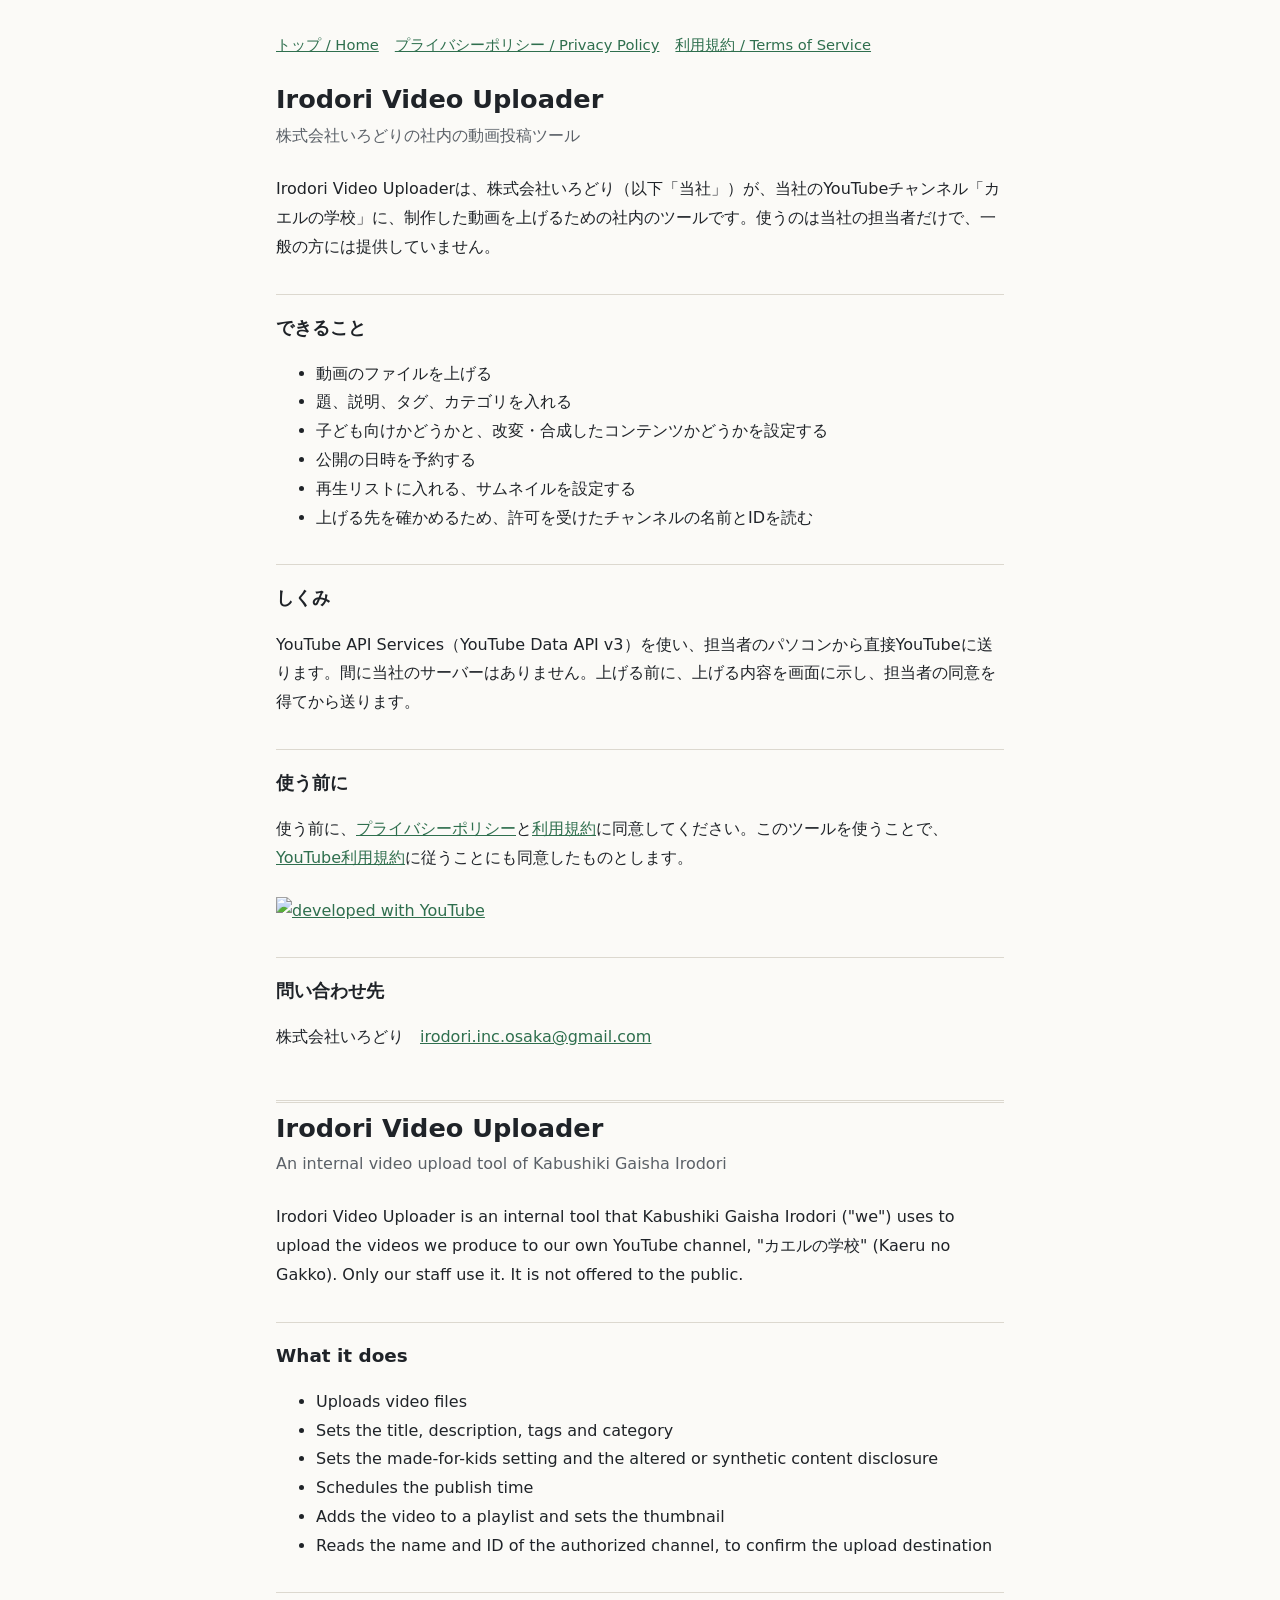
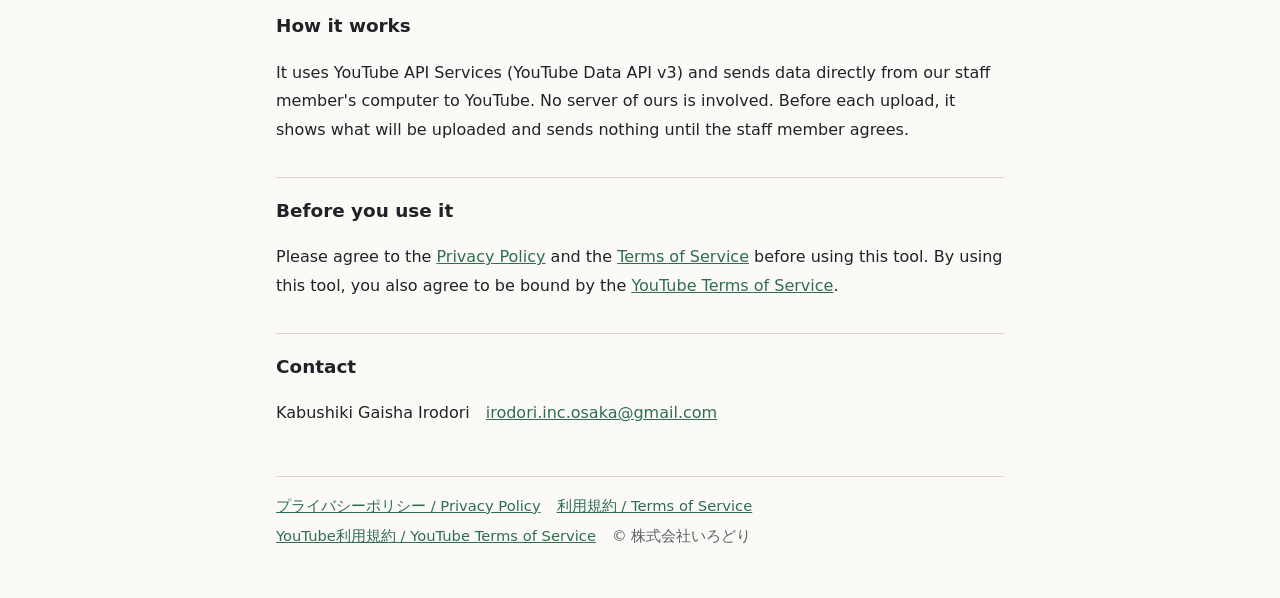
==== index.html @ 92584214 "docs: Irodori Video Uploader の紹介・プライバシーポリシー・利用規約のページを追加 YouTube API Services の監査に出すため、道具の紹介と、 プライバシー" ====
<!doctype html>
<html lang="ja">
<head>
<meta charset="utf-8">
<meta name="viewport" content="width=device-width, initial-scale=1">
<title>Irodori Video Uploader</title>
<link rel="stylesheet" href="style.css">
</head>
<body>
<main>
<nav>
  <a href="./">トップ / Home</a>
  <a href="privacy.html">プライバシーポリシー / Privacy Policy</a>
  <a href="terms.html">利用規約 / Terms of Service</a>
</nav>

<h1>Irodori Video Uploader</h1>
<p class="lead">株式会社いろどりの社内の動画投稿ツール</p>

<p>Irodori Video Uploaderは、株式会社いろどり（以下「当社」）が、当社のYouTubeチャンネル「カエルの学校」に、制作した動画を上げるための社内のツールです。使うのは当社の担当者だけで、一般の方には提供していません。</p>

<h2>できること</h2>
<ul>
  <li>動画のファイルを上げる</li>
  <li>題、説明、タグ、カテゴリを入れる</li>
  <li>子ども向けかどうかと、改変・合成したコンテンツかどうかを設定する</li>
  <li>公開の日時を予約する</li>
  <li>再生リストに入れる、サムネイルを設定する</li>
  <li>上げる先を確かめるため、許可を受けたチャンネルの名前とIDを読む</li>
</ul>

<h2>しくみ</h2>
<p>YouTube API Services（YouTube Data API v3）を使い、担当者のパソコンから直接YouTubeに送ります。間に当社のサーバーはありません。上げる前に、上げる内容を画面に示し、担当者の同意を得てから送ります。</p>

<h2>使う前に</h2>
<p>使う前に、<a href="privacy.html">プライバシーポリシー</a>と<a href="terms.html">利用規約</a>に同意してください。このツールを使うことで、<a href="https://www.youtube.com/t/terms">YouTube利用規約</a>に従うことにも同意したものとします。</p>

<p class="badge"><a href="https://www.youtube.com/@kaeru-gakko"><img src="https://developers.google.com/static/youtube/images/developed-with-youtube-sentence-case-light.png" alt="developed with YouTube"></a></p>

<h2>問い合わせ先</h2>
<p>株式会社いろどり　<a href="mailto:irodori.inc.osaka@gmail.com">irodori.inc.osaka@gmail.com</a></p>

<section class="lang" lang="en">
<h1>Irodori Video Uploader</h1>
<p class="lead">An internal video upload tool of Kabushiki Gaisha Irodori</p>

<p>Irodori Video Uploader is an internal tool that Kabushiki Gaisha Irodori ("we") uses to upload the videos we produce to our own YouTube channel, "カエルの学校" (Kaeru no Gakko). Only our staff use it. It is not offered to the public.</p>

<h2>What it does</h2>
<ul>
  <li>Uploads video files</li>
  <li>Sets the title, description, tags and category</li>
  <li>Sets the made-for-kids setting and the altered or synthetic content disclosure</li>
  <li>Schedules the publish time</li>
  <li>Adds the video to a playlist and sets the thumbnail</li>
  <li>Reads the name and ID of the authorized channel, to confirm the upload destination</li>
</ul>

<h2>How it works</h2>
<p>It uses YouTube API Services (YouTube Data API v3) and sends data directly from our staff member's computer to YouTube. No server of ours is involved. Before each upload, it shows what will be uploaded and sends nothing until the staff member agrees.</p>

<h2>Before you use it</h2>
<p>Please agree to the <a href="privacy.html">Privacy Policy</a> and the <a href="terms.html">Terms of Service</a> before using this tool. By using this tool, you also agree to be bound by the <a href="https://www.youtube.com/t/terms">YouTube Terms of Service</a>.</p>

<h2>Contact</h2>
<p>Kabushiki Gaisha Irodori　<a href="mailto:irodori.inc.osaka@gmail.com">irodori.inc.osaka@gmail.com</a></p>
</section>

<footer>
  <a href="privacy.html">プライバシーポリシー / Privacy Policy</a>
  <a href="terms.html">利用規約 / Terms of Service</a>
  <a href="https://www.youtube.com/t/terms">YouTube利用規約 / YouTube Terms of Service</a>
  <span>© 株式会社いろどり</span>
</footer>
</main>
</body>
</html>
---- style.css ----
:root {
  --bg: #fbfaf7;
  --text: #1f2328;
  --muted: #5b6168;
  --line: #dcd8cf;
  --accent: #2f6f4e;
}

@media (prefers-color-scheme: dark) {
  :root {
    --bg: #17191c;
    --text: #e8e6e1;
    --muted: #a3a7ad;
    --line: #34383d;
    --accent: #8fcfa9;
  }
}

* { box-sizing: border-box; }

body {
  margin: 0;
  background: var(--bg);
  color: var(--text);
  font-family: system-ui, -apple-system, "Segoe UI", "Hiragino Sans", "Noto Sans JP", Meiryo, sans-serif;
  line-height: 1.8;
}

main {
  max-width: 760px;
  margin: 0 auto;
  padding: 32px 16px 48px;
}

h1 { font-size: 1.6rem; line-height: 1.4; margin: 0 0 4px; }
h2 { font-size: 1.15rem; margin: 32px 0 8px; padding-top: 16px; border-top: 1px solid var(--line); }
h3 { font-size: 1rem; margin: 20px 0 4px; }
p, li { overflow-wrap: anywhere; }
a { color: var(--accent); }

.lead { color: var(--muted); margin: 0 0 24px; }
.lang { margin-top: 48px; padding-top: 8px; border-top: 3px double var(--line); }
.badge { margin: 24px 0; }
.badge img { height: 28px; width: auto; display: block; }

nav, footer {
  font-size: 0.92rem;
  display: flex;
  flex-wrap: wrap;
  gap: 4px 16px;
}
nav { margin-bottom: 24px; }
footer { margin-top: 48px; padding-top: 16px; border-top: 1px solid var(--line); color: var(--muted); }
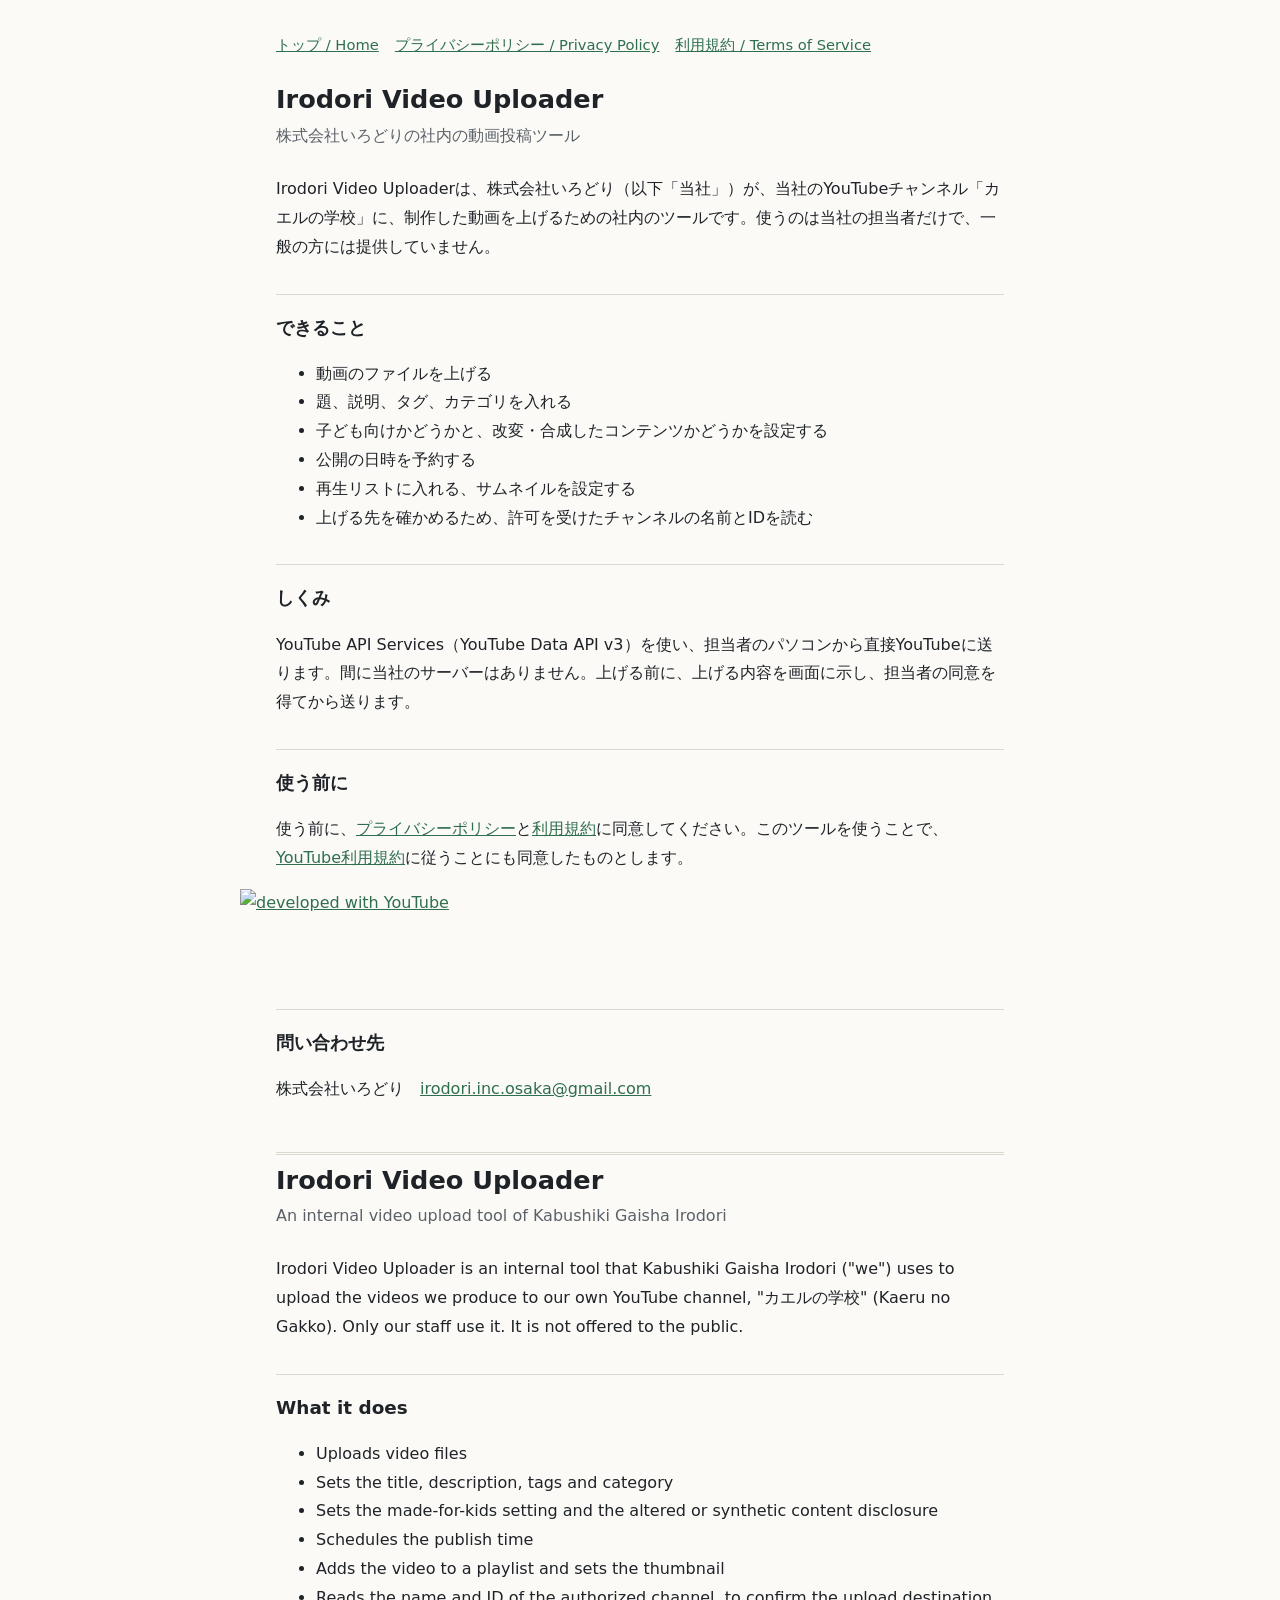
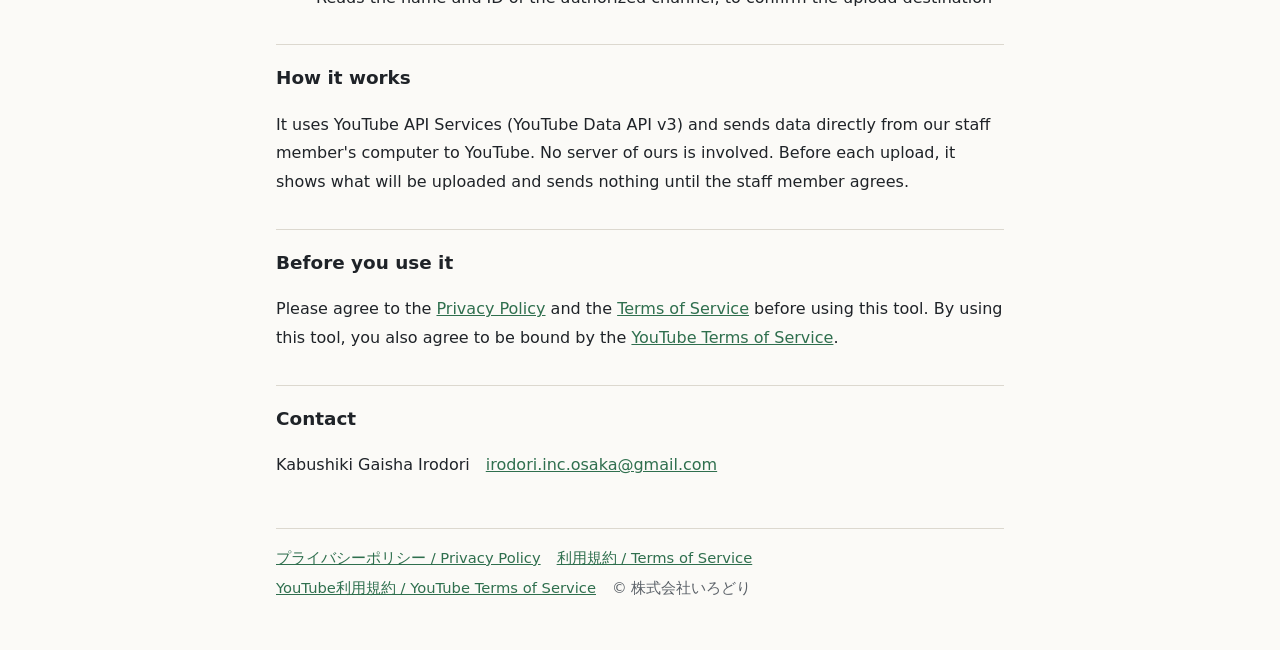
==== commit 1f61939f: "fix: 「developed with YouTube」のロゴを明るい地で見える版にする light 版は暗い地のための白い字で、ページの地に溶けて見えなかった。dark 版に替え、字が読める大きさ" ====
--- a/index.html
+++ b/index.html
@@ -35,7 +35,7 @@
 <h2>使う前に</h2>
 <p>使う前に、<a href="privacy.html">プライバシーポリシー</a>と<a href="terms.html">利用規約</a>に同意してください。このツールを使うことで、<a href="https://www.youtube.com/t/terms">YouTube利用規約</a>に従うことにも同意したものとします。</p>
 
-<p class="badge"><a href="https://www.youtube.com/@kaeru-gakko"><img src="https://developers.google.com/static/youtube/images/developed-with-youtube-sentence-case-light.png" alt="developed with YouTube"></a></p>
+<p class="badge"><a href="https://www.youtube.com/@kaeru-gakko"><img src="https://developers.google.com/static/youtube/images/developed-with-youtube-sentence-case-dark.png" alt="developed with YouTube"></a></p>
 
 <h2>問い合わせ先</h2>
 <p>株式会社いろどり　<a href="mailto:irodori.inc.osaka@gmail.com">irodori.inc.osaka@gmail.com</a></p>
--- a/style.css
+++ b/style.css
@@ -40,8 +40,8 @@
 
 .lead { color: var(--muted); margin: 0 0 24px; }
 .lang { margin-top: 48px; padding-top: 8px; border-top: 3px double var(--line); }
-.badge { margin: 24px 0; }
-.badge img { height: 28px; width: auto; display: block; }
+.badge { margin: 0 0 0 -36px; }
+.badge img { height: 88px; width: auto; display: block; }
 
 nav, footer {
   font-size: 0.92rem;
